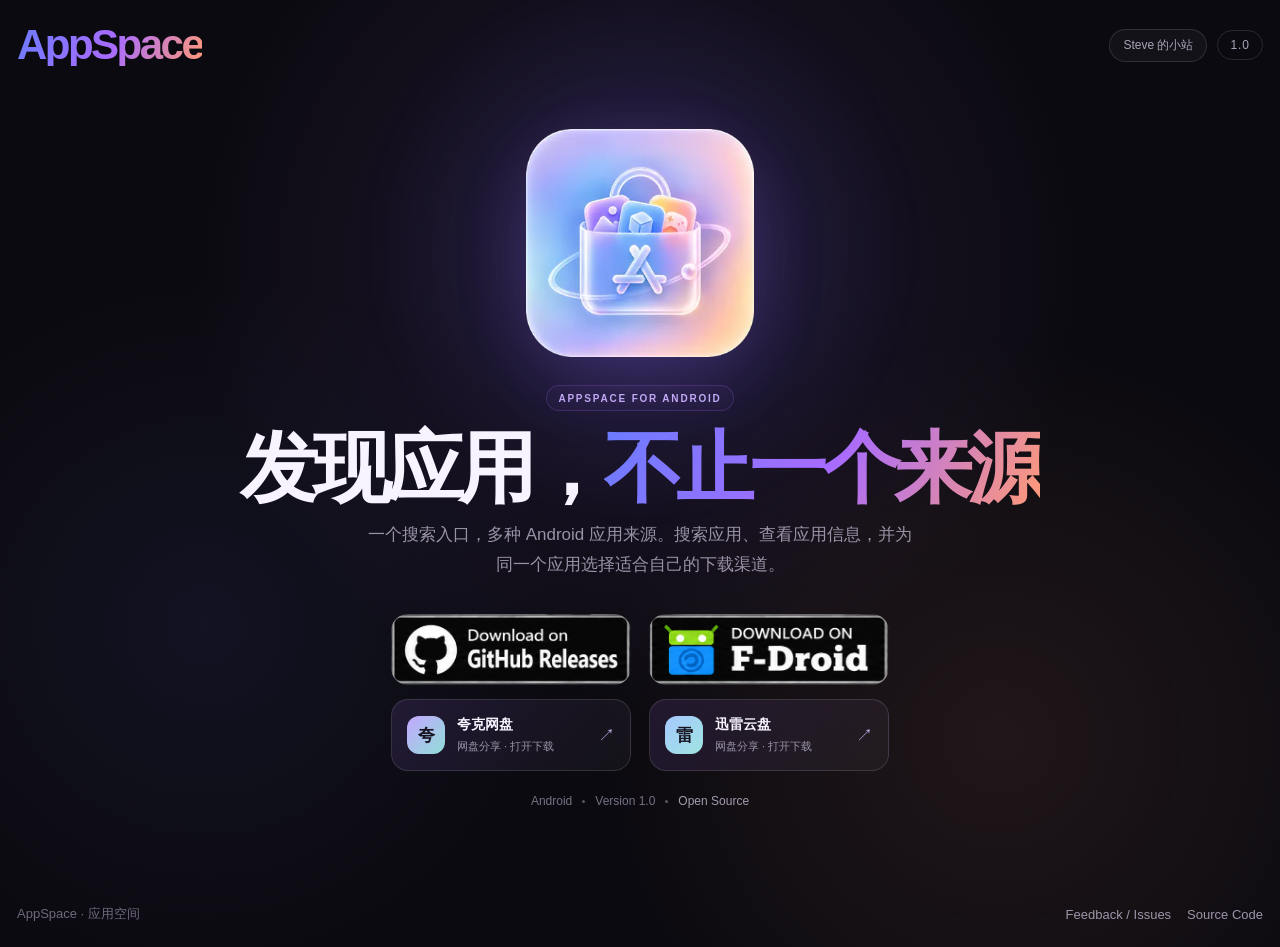
==== docs/index.html @ ee8ad2be "Add Quark and Xunlei download links" ====
<!doctype html>
<html lang="zh-CN">
<head>
  <meta charset="utf-8">
  <meta name="viewport" content="width=device-width, initial-scale=1, viewport-fit=cover">
  <meta name="theme-color" content="#0b0a10">
  <meta name="description" content="AppSpace · 应用空间：搜索多个 Android 应用来源、查看应用详情并选择下载渠道。">
  <meta name="site-build" content="2026-10-21-09">
  <title>AppSpace · 应用空间</title>
  <link rel="icon" type="image/webp" href="./assets/appspace-icon.webp?v=1.0.8">
  <link rel="stylesheet" href="./style.css?v=1.0.2">
</head>
<body>
  <main class="site">
    <header class="site-header">
      <a class="brand" href="./" aria-label="AppSpace 首页">AppSpace</a>
      <div class="header-actions">
        <a class="author-button" href="https://steve0309.dpdns.org/">Steve 的小站</a>
        <span class="version">1.0</span>
      </div>
    </header>

    <section class="hero">
      <div class="hero-aura" aria-hidden="true"></div>

      <div class="app-icon-wrap">
        <img class="app-icon" src="./assets/appspace-icon.webp?v=1.0.8" alt="AppSpace 应用图标">
      </div>

      <div class="eyebrow">APPSPACE FOR ANDROID</div>

      <h1>发现应用，<span>不止一个来源</span></h1>

      <p class="intro">
        一个搜索入口，多种 Android 应用来源。搜索应用、查看应用信息，并为同一个应用选择适合自己的下载渠道。
      </p>

      <div class="download-links">
        <a class="release-link" href="https://github.com/SteveYuanlong9321/AppSpace/releases" target="_blank" rel="noopener noreferrer" aria-label="Download on GitHub Releases">
          <img class="release-badge" src="./assets/github-releases-badge.png?v=1.0.8" alt="Download on GitHub Releases">
        </a>

        <a class="release-link" href="https://steve0309.dpdns.org/fdroid/repo" target="_blank" rel="noopener noreferrer" aria-label="Get it from Steve’s F-Droid repository">
          <img class="release-badge" src="./assets/fdroid-badge.png?v=1.0.8" alt="Get it on F-Droid">
        </a>

        </div>

      <div class="download-links download-links-cn" aria-label="网盘下载入口">
        <a class="cloud-link cloud-link-quark" href="https://pan.quark.cn/s/996ac925257e" target="_blank" rel="noopener noreferrer" aria-label="打开夸克网盘分享">
          <span class="cloud-link-mark" aria-hidden="true">夸</span>
          <span class="cloud-link-copy">
            <strong>夸克网盘</strong>
            <small>网盘分享 · 打开下载</small>
          </span>
          <span class="cloud-link-arrow" aria-hidden="true">↗</span>
        </a>
        <a class="cloud-link cloud-link-xunlei" href="https://pan.xunlei.com/s/VP3Is1vTUT8yOkE4wLNF772PA1?pwd=rq3v" target="_blank" rel="noopener noreferrer" aria-label="打开迅雷云盘分享">
          <span class="cloud-link-mark" aria-hidden="true">雷</span>
          <span class="cloud-link-copy">
            <strong>迅雷云盘</strong>
            <small>网盘分享 · 打开下载</small>
          </span>
          <span class="cloud-link-arrow" aria-hidden="true">↗</span>
        </a>
      </div>

      <div class="hero-meta">
        <span>Android</span>
        <span class="meta-dot"></span>
        <span>Version 1.0</span>
        <span class="meta-dot"></span>
        <a href="https://github.com/SteveYuanlong9321/AppSpace" target="_blank" rel="noopener noreferrer">Open Source</a>
      </div>
    </section>

    <footer class="site-footer">
      <span>AppSpace · 应用空间</span>
      <div class="site-footer-links">
        <a href="https://github.com/SteveYuanlong9321/AppSpace/issues" target="_blank" rel="noopener noreferrer">Feedback / Issues</a>
        <a href="https://github.com/SteveYuanlong9321/AppSpace" target="_blank" rel="noopener noreferrer">Source Code</a>
      </div>
    </footer>
  </main>
</body>
</html>
---- docs/style.css ----
:root {
  --bg: #0b0a10;
  --text: #f7f3ff;
  --muted: #9992a7;
  --line: rgba(255, 255, 255, 0.11);
  --gradient: linear-gradient(115deg, #6b7cff 0%, #a86bff 52%, #ff9a76 100%);
}

* { box-sizing: border-box; }

html, body {
  min-width: 320px;
  min-height: 100%;
}

body {
  margin: 0;
  background:
    radial-gradient(circle at 50% 28%, rgba(168, 107, 255, 0.14), transparent 28rem),
    radial-gradient(circle at 78% 78%, rgba(255, 154, 118, 0.09), transparent 25rem),
    radial-gradient(circle at 16% 66%, rgba(107, 124, 255, 0.08), transparent 22rem),
    var(--bg);
  color: var(--text);
  font-family: -apple-system, BlinkMacSystemFont, "SF Pro Display", "Segoe UI", sans-serif;
  -webkit-font-smoothing: antialiased;
}

a {
  color: inherit;
  text-decoration: none;
}

.site {
  width: min(1400px, calc(100% - 34px));
  min-height: 100svh;
  margin: 0 auto;
  display: flex;
  flex-direction: column;
  padding: 24px 0 max(24px, env(safe-area-inset-bottom));
}

.site-header {
  display: flex;
  align-items: center;
  justify-content: space-between;
}

.header-actions {
  display: flex;
  align-items: center;
  gap: 10px;
}

.author-button {
  padding: 7px 13px;
  border: 1px solid rgba(255, 255, 255, 0.12);
  border-radius: 999px;
  background: rgba(255, 255, 255, 0.035);
  color: #aaa3b7;
  font-size: 12px;
  transition: transform 160ms ease, background 160ms ease, border-color 160ms ease;
}

.author-button:hover {
  transform: translateY(-1px);
  background: rgba(255, 255, 255, 0.055);
  border-color: rgba(255, 255, 255, 0.17);
}

.author-button:active {
  transform: scale(0.98);
}

.brand {
  font-size: clamp(31px, 5vw, 42px);
  font-weight: 800;
  line-height: 1;
  letter-spacing: -0.06em;
  background: var(--gradient);
  -webkit-background-clip: text;
  background-clip: text;
  color: transparent;
}

.version {
  padding: 7px 12px;
  border: 1px solid rgba(255, 255, 255, 0.12);
  border-radius: 999px;
  color: #aaa3b7;
  font-size: 12px;
  letter-spacing: 0.08em;
}

.hero {
  position: relative;
  width: min(1332px, 100%);
  margin: auto;
  padding: 7vh 0 9vh;
  display: flex;
  flex-direction: column;
  align-items: center;
  text-align: center;
}

.hero-aura {
  position: absolute;
  top: 22%;
  left: 50%;
  width: min(560px, 82vw);
  aspect-ratio: 1;
  transform: translate(-50%, -50%);
  border-radius: 50%;
  background:
    radial-gradient(circle, rgba(168, 107, 255, 0.18), rgba(107, 124, 255, 0.07) 36%, transparent 70%);
  filter: blur(12px);
  pointer-events: none;
  z-index: -1;
}

.app-icon-wrap {
  width: clamp(158px, 24vw, 228px);
  aspect-ratio: 1;
  margin-bottom: 28px;
  border-radius: 28%;
  box-shadow:
    0 28px 70px rgba(118, 93, 255, 0.18),
    0 0 90px rgba(187, 112, 255, 0.08);
}

.app-icon {
  display: block;
  width: 100%;
  height: 100%;
}


.eyebrow {
  padding: 7px 11px 6px;
  border: 1px solid rgba(168, 107, 255, 0.2);
  border-radius: 999px;
  background: rgba(168, 107, 255, 0.045);
  color: #c0a8f5;
  font-size: 10px;
  font-weight: 700;
  letter-spacing: 0.18em;
}

.hero h1 {
  margin: 19px 0 13px;
  font-size: clamp(45px, 8vw, 78px);
  line-height: 0.99;
  letter-spacing: -0.068em;
  font-weight: 820;
}

.hero h1 span {
  background: var(--gradient);
  -webkit-background-clip: text;
  background-clip: text;
  color: transparent;
}

.intro {
  max-width: 560px;
  margin: 0;
  color: var(--muted);
  font-size: clamp(14px, 2.2vw, 17px);
  line-height: 1.75;
}

.download-links {
  width: 1332px;
  margin-top: 34px;
  display: flex;
  align-items: center;
  justify-content: center;
  gap: 18px;
  flex-wrap: nowrap;
}

.download-links-cn {
  margin-top: 14px;
}

.release-link {
  width: 240px;
  display: inline-flex;
  line-height: 0;
  border-radius: 17px;
  transition: transform 160ms ease, filter 160ms ease;
}

.release-link:hover {
  transform: translateY(-2px);
  filter: brightness(1.06);
}

.release-link:active {
  transform: scale(0.99);
}

.release-badge {
  display: block;
  width: 100%;
  height: auto;
  border-radius: 17px;
}

.release-link[href*="apkpure"],
.release-link[href*="uptodown"],
.release-link[href*="apkpure"] .release-badge,
.release-link[href*="uptodown"] .release-badge {
  border-radius: 10px;
}

.hero-meta {
  display: flex;
  align-items: center;
  justify-content: center;
  flex-wrap: wrap;
  gap: 10px;
  margin-top: 23px;
  color: #777184;
  font-size: 12px;
}

.hero-meta a {
  color: #a49bad;
}

.meta-dot {
  width: 3px;
  height: 3px;
  border-radius: 50%;
  background: #5c5665;
}

.site-footer {
  display: flex;
  align-items: center;
  justify-content: space-between;
  padding-top: 16px;
  color: #6f687b;
  font-size: 13px;
}

.site-footer-links {
  display: flex;
  align-items: center;
  gap: 16px;
}

.site-footer-social {
  display: flex;
  align-items: center;
  gap: 14px;
}

.site-footer a {
  color: #9d95a9;
}


.cloud-link {
  display: inline-flex;
  align-items: center;
  gap: 12px;
  width: 240px;
  min-height: 72px;
  padding: 13px 15px;
  border: 1px solid rgba(255, 255, 255, 0.12);
  border-radius: 17px;
  background: linear-gradient(135deg, rgba(168, 107, 255, 0.13), rgba(255, 255, 255, 0.035));
  text-align: left;
  transition: transform 160ms ease, background 160ms ease, border-color 160ms ease;
}

.cloud-link:hover {
  transform: translateY(-2px);
  border-color: rgba(196, 167, 255, 0.38);
  background: linear-gradient(135deg, rgba(168, 107, 255, 0.19), rgba(255, 255, 255, 0.055));
}

.cloud-link:active {
  transform: scale(0.99);
}

.cloud-link-mark {
  display: grid;
  place-items: center;
  flex: 0 0 38px;
  width: 38px;
  height: 38px;
  border-radius: 12px;
  background: linear-gradient(135deg, #c4a7ff, #8fded7);
  color: #17121f;
  font-size: 17px;
  font-weight: 800;
}

.cloud-link-xunlei .cloud-link-mark {
  background: linear-gradient(135deg, #a7c8ff, #9ee5e1);
}

.cloud-link-copy {
  display: flex;
  flex: 1;
  flex-direction: column;
  gap: 5px;
  min-width: 0;
}

.cloud-link-copy strong {
  color: var(--text);
  font-size: 14px;
  font-weight: 700;
}

.cloud-link-copy small {
  color: var(--muted);
  font-size: 11px;
  line-height: 1.35;
}

.cloud-link-arrow {
  color: #b7a2d7;
  font-size: 17px;
}

@media (max-width: 520px) {
  .site {
    width: min(100% - 24px, 520px);
    padding-top: 16px;
  }

  .hero {
    padding: 6vh 0 7vh;
  }

  .app-icon-wrap {
    width: 152px;
    margin-bottom: 25px;
  }

  .hero h1 {
    font-size: 43px;
  }

  .intro {
    max-width: 330px;
    font-size: 14px;
  }

  .download-links {
    width: 100%;
    margin-top: 30px;
    gap: 12px;
    flex-wrap: wrap;
  }

  .download-links-cn {
    margin-top: 12px;
  }

  .release-link {
    width: min(210px, 100%);
  }

  .cloud-link {
    width: min(260px, 100%);
  }

  .site-footer {
    flex-wrap: wrap;
    gap: 12px 18px;
  }

  .site-footer-links {
    flex-wrap: wrap;
    gap: 12px 14px;
  }
}
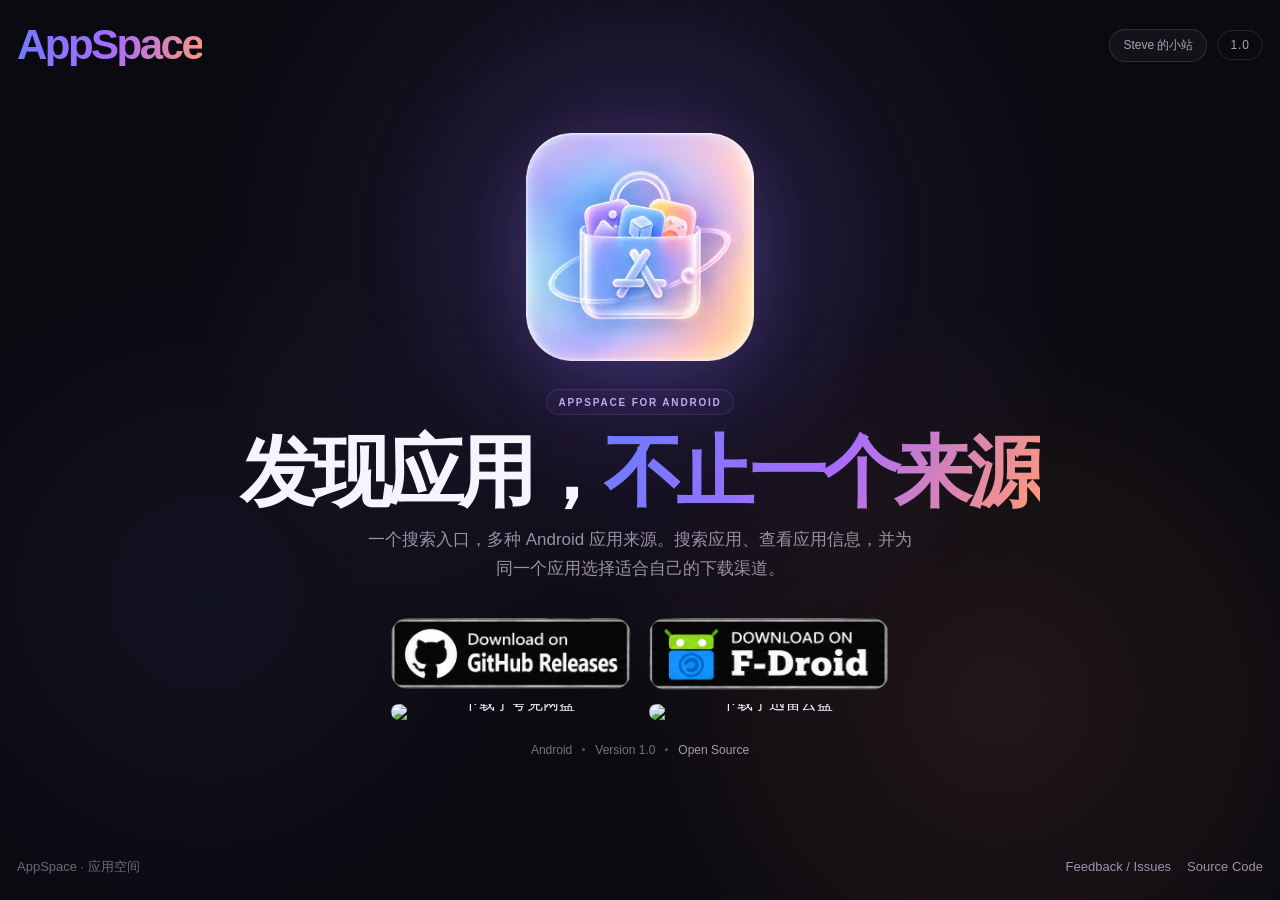
==== commit 66ba7fd9: "Use official Quark and Xunlei badges" ====
--- a/docs/index.html
+++ b/docs/index.html
@@ -8,7 +8,7 @@
   <meta name="site-build" content="2026-10-21-09">
   <title>AppSpace · 应用空间</title>
   <link rel="icon" type="image/webp" href="./assets/appspace-icon.webp?v=1.0.8">
-  <link rel="stylesheet" href="./style.css?v=1.0.2">
+  <link rel="stylesheet" href="./style.css?v=1.0.3">
 </head>
 <body>
   <main class="site">
@@ -46,22 +46,13 @@
 
         </div>
 
-      <div class="download-links download-links-cn" aria-label="网盘下载入口">
-        <a class="cloud-link cloud-link-quark" href="https://pan.quark.cn/s/996ac925257e" target="_blank" rel="noopener noreferrer" aria-label="打开夸克网盘分享">
-          <span class="cloud-link-mark" aria-hidden="true">夸</span>
-          <span class="cloud-link-copy">
-            <strong>夸克网盘</strong>
-            <small>网盘分享 · 打开下载</small>
-          </span>
-          <span class="cloud-link-arrow" aria-hidden="true">↗</span>
+      <div class="download-links download-links-cn" aria-label="中国网盘下载">
+        <a class="release-link" href="https://pan.quark.cn/s/996ac925257e" target="_blank" rel="noopener noreferrer" aria-label="下载于夸克网盘">
+          <img class="release-badge" src="https://raw.githubusercontent.com/SteveYuanlong9321/Tickets/main/assets/quark-badge.png?v=20261007-01" alt="下载于夸克网盘">
         </a>
-        <a class="cloud-link cloud-link-xunlei" href="https://pan.xunlei.com/s/VP3Is1vTUT8yOkE4wLNF772PA1?pwd=rq3v" target="_blank" rel="noopener noreferrer" aria-label="打开迅雷云盘分享">
-          <span class="cloud-link-mark" aria-hidden="true">雷</span>
-          <span class="cloud-link-copy">
-            <strong>迅雷云盘</strong>
-            <small>网盘分享 · 打开下载</small>
-          </span>
-          <span class="cloud-link-arrow" aria-hidden="true">↗</span>
+
+        <a class="release-link" href="https://pan.xunlei.com/s/VP3Is1vTUT8yOkE4wLNF772PA1?pwd=rq3v#" target="_blank" rel="noopener noreferrer" aria-label="下载于迅雷云盘">
+          <img class="release-badge" src="https://raw.githubusercontent.com/SteveYuanlong9321/Tickets/main/assets/xunlei-badge.png?v=20261007-01" alt="下载于迅雷云盘">
         </a>
       </div>
 
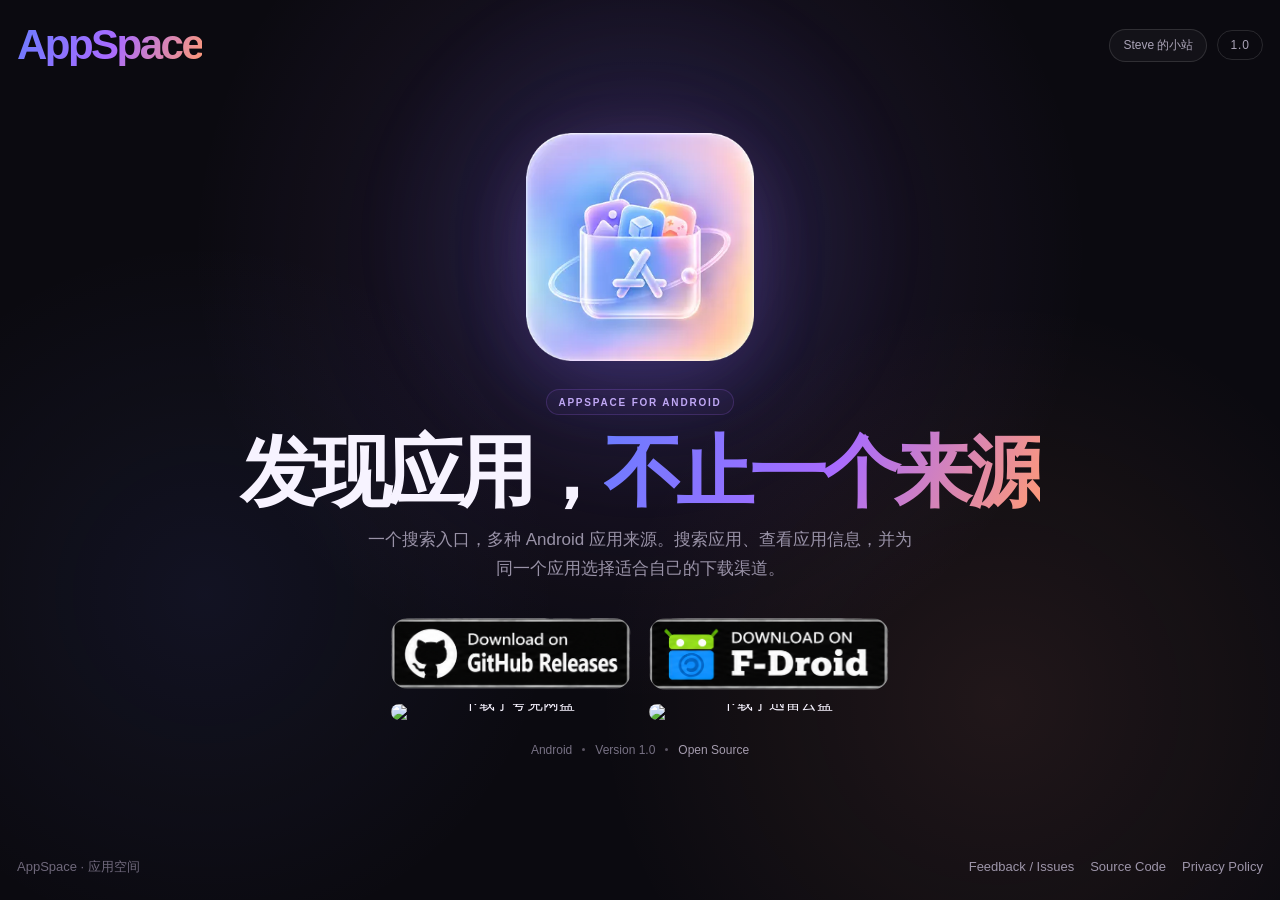
==== commit 7d290bf2: "Add privacy policy link to AppSpace website" ====
--- a/docs/index.html
+++ b/docs/index.html
@@ -70,6 +70,7 @@
       <div class="site-footer-links">
         <a href="https://github.com/SteveYuanlong9321/AppSpace/issues" target="_blank" rel="noopener noreferrer">Feedback / Issues</a>
         <a href="https://github.com/SteveYuanlong9321/AppSpace" target="_blank" rel="noopener noreferrer">Source Code</a>
+        <a href="./privacy.html">Privacy Policy</a>
       </div>
     </footer>
   </main>
--- a/docs/style.css
+++ b/docs/style.css
@@ -261,72 +261,6 @@
 }
 
 
-.cloud-link {
-  display: inline-flex;
-  align-items: center;
-  gap: 12px;
-  width: 240px;
-  min-height: 72px;
-  padding: 13px 15px;
-  border: 1px solid rgba(255, 255, 255, 0.12);
-  border-radius: 17px;
-  background: linear-gradient(135deg, rgba(168, 107, 255, 0.13), rgba(255, 255, 255, 0.035));
-  text-align: left;
-  transition: transform 160ms ease, background 160ms ease, border-color 160ms ease;
-}
-
-.cloud-link:hover {
-  transform: translateY(-2px);
-  border-color: rgba(196, 167, 255, 0.38);
-  background: linear-gradient(135deg, rgba(168, 107, 255, 0.19), rgba(255, 255, 255, 0.055));
-}
-
-.cloud-link:active {
-  transform: scale(0.99);
-}
-
-.cloud-link-mark {
-  display: grid;
-  place-items: center;
-  flex: 0 0 38px;
-  width: 38px;
-  height: 38px;
-  border-radius: 12px;
-  background: linear-gradient(135deg, #c4a7ff, #8fded7);
-  color: #17121f;
-  font-size: 17px;
-  font-weight: 800;
-}
-
-.cloud-link-xunlei .cloud-link-mark {
-  background: linear-gradient(135deg, #a7c8ff, #9ee5e1);
-}
-
-.cloud-link-copy {
-  display: flex;
-  flex: 1;
-  flex-direction: column;
-  gap: 5px;
-  min-width: 0;
-}
-
-.cloud-link-copy strong {
-  color: var(--text);
-  font-size: 14px;
-  font-weight: 700;
-}
-
-.cloud-link-copy small {
-  color: var(--muted);
-  font-size: 11px;
-  line-height: 1.35;
-}
-
-.cloud-link-arrow {
-  color: #b7a2d7;
-  font-size: 17px;
-}
-
 @media (max-width: 520px) {
   .site {
     width: min(100% - 24px, 520px);
